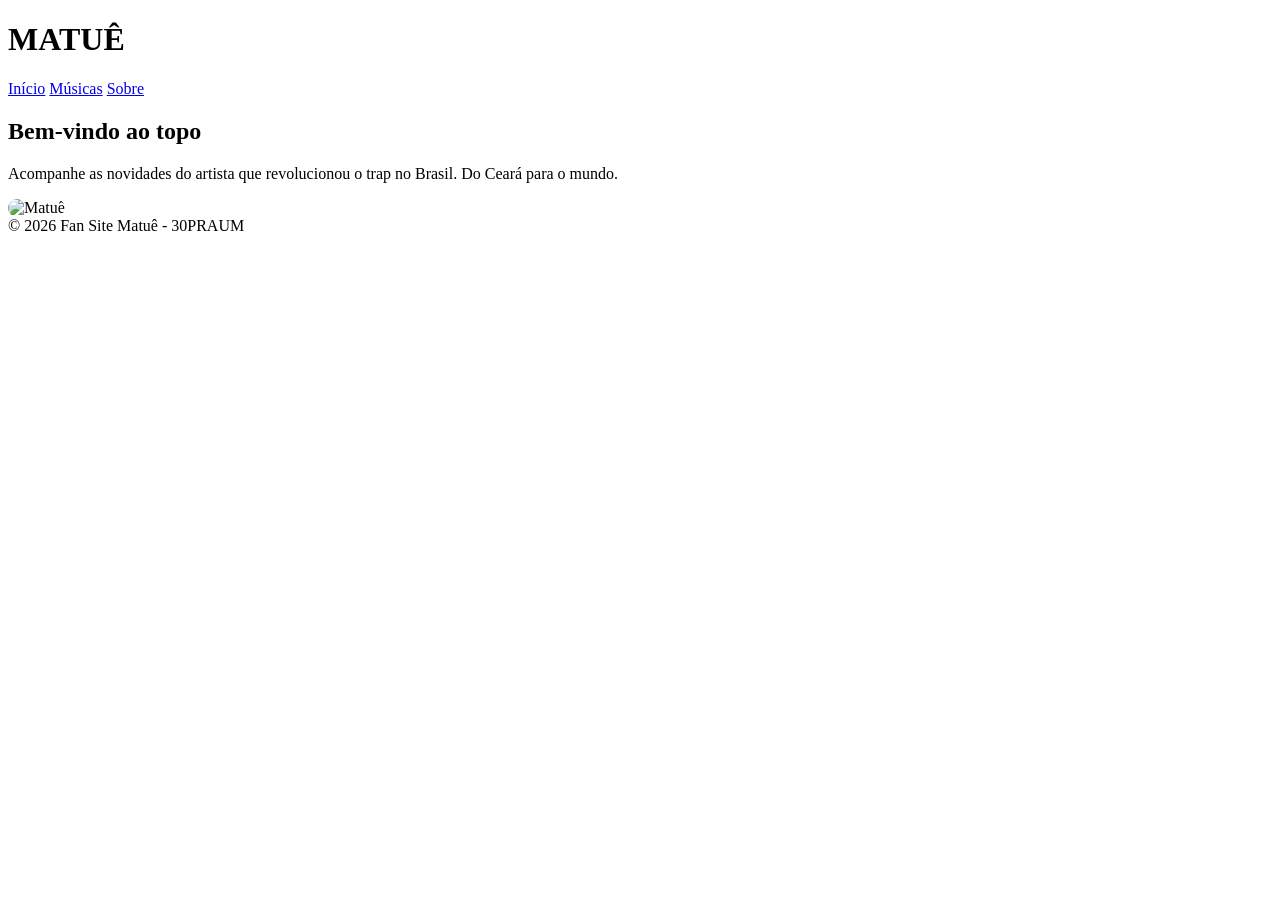
==== index.html @ d3c72a51 "index.html Removed old content and added new structure for Matuê fan site." ====
<!DOCTYPE html>
<html lang="pt-br">
<head>
    <meta charset="UTF-8">
    <title>Matuê | Oficial Fan Site</title>
    <link rel="stylesheet" href="style.css">
</head>
<body>
    <header>
        <h1>MATUÊ</h1>
        <nav>
            <a href="index.html">Início</a>
            <a href="musicas.html">Músicas</a>
            <a href="sobre.html">Sobre</a>
        </nav>
    </header>

    <div class="container">
        <h2>Bem-vindo ao topo</h2>
        <p>Acompanhe as novidades do artista que revolucionou o trap no Brasil. Do Ceará para o mundo.</p>
        <img src="https://via.placeholder.com/800x400/1a1a1a/8e44ad?text=MATUE+MÁQUINA+DE+HITS" alt="Matuê" style="width:100%; border-radius: 15px;">
    </div>

    <footer>&copy; 2026 Fan Site Matuê - 30PRAUM</footer>
</body>
</html><!DOCTYPE html>
<html lang="pt-br">
<head>
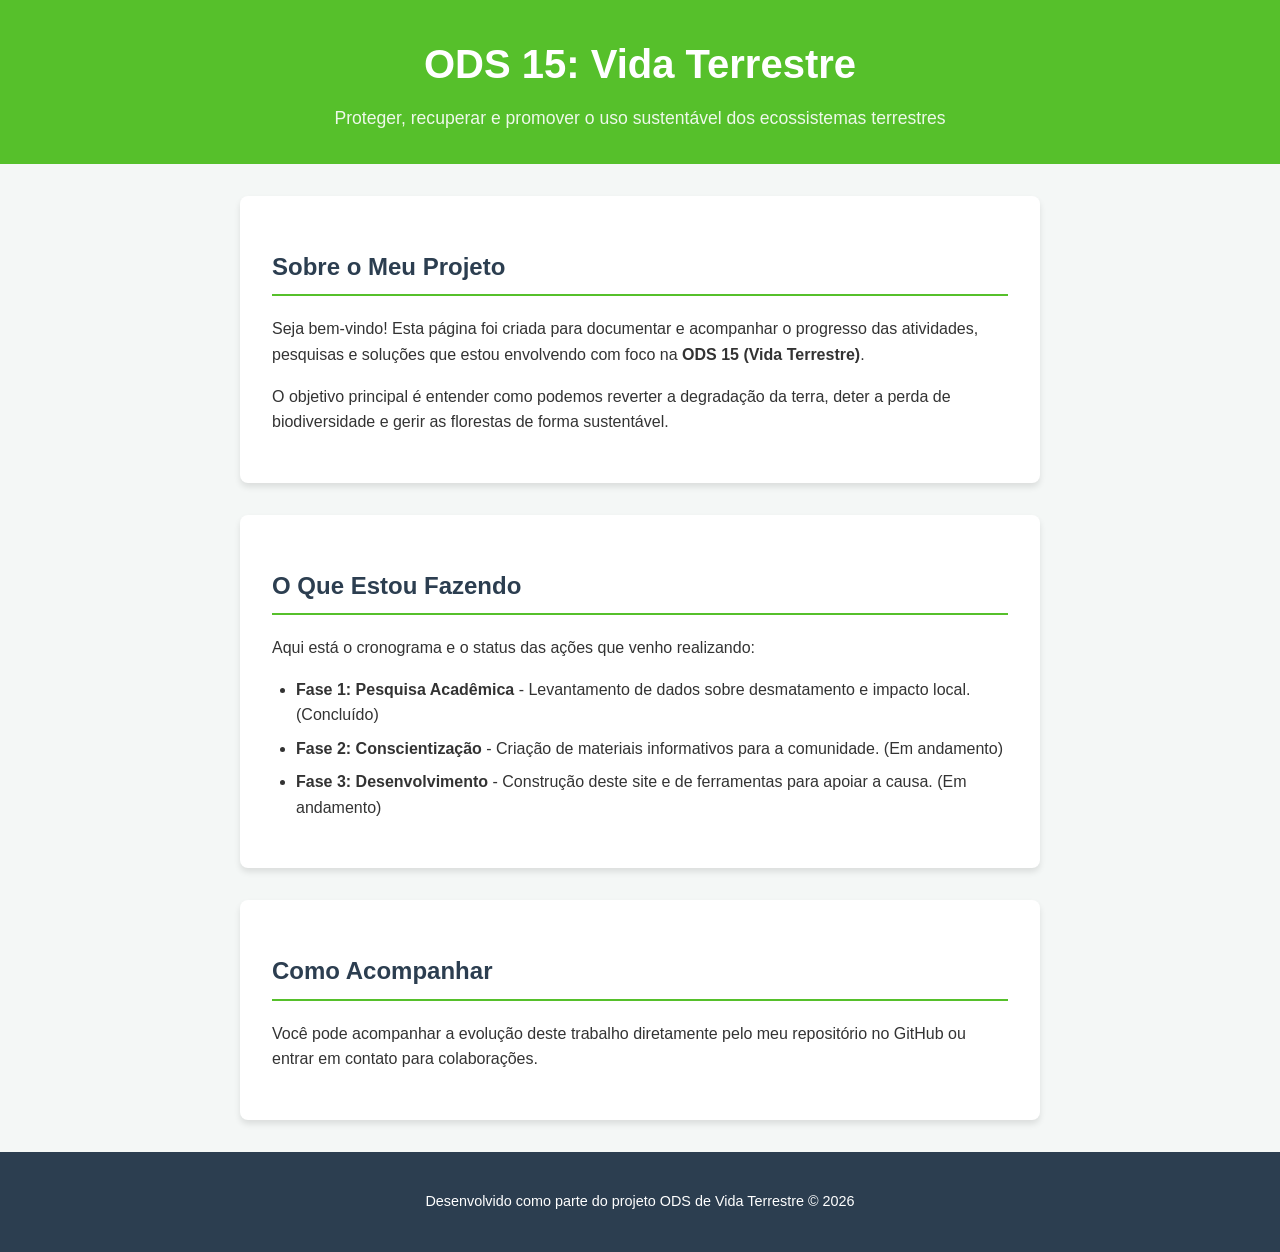
==== commit 2c28fcdd: "Update and rename pagina.html to index.html" ====
--- a/index.html
+++ b/index.html
@@ -1,29 +1,44 @@
-<!DOCTYPE html>
-<html lang="pt-br">
-<head>
-    <meta charset="UTF-8">
-    <title>Matuê | Oficial Fan Site</title>
-    <link rel="stylesheet" href="style.css">
-</head>
-<body>
-    <header>
-        <h1>MATUÊ</h1>
-        <nav>
-            <a href="index.html">Início</a>
-            <a href="musicas.html">Músicas</a>
-            <a href="sobre.html">Sobre</a>
-        </nav>
-    </header>
-
-    <div class="container">
-        <h2>Bem-vindo ao topo</h2>
-        <p>Acompanhe as novidades do artista que revolucionou o trap no Brasil. Do Ceará para o mundo.</p>
-        <img src="https://via.placeholder.com/800x400/1a1a1a/8e44ad?text=MATUE+MÁQUINA+DE+HITS" alt="Matuê" style="width:100%; border-radius: 15px;">
-    </div>
-
-    <footer>&copy; 2026 Fan Site Matuê - 30PRAUM</footer>
-</body>
-</html><!DOCTYPE html>
-<html lang="pt-br">
-<head>
-    
+<!DOCTYPE html>
+<html lang="pt-BR">
+<head>
+    <meta charset="UTF-8">
+    <meta name="viewport" content="width=device-width, initial-scale=1.0">
+    <title>Meu Projeto: ODS 15 - Vida Terrestre</title>
+    <link rel="stylesheet" href="index.css">
+</head>
+<body>
+
+    <header>
+        <h1>ODS 15: Vida Terrestre</h1>
+        <p>Proteger, recuperar e promover o uso sustentável dos ecossistemas terrestres</p>
+    </header>
+
+    <main>
+        <section id="sobre">
+            <h2>Sobre o Meu Projeto</h2>
+            <p>Seja bem-vindo! Esta página foi criada para documentar e acompanhar o progresso das atividades, pesquisas e soluções que estou envolvendo com foco na <strong>ODS 15 (Vida Terrestre)</strong>.</p>
+            <p>O objetivo principal é entender como podemos reverter a degradação da terra, deter a perda de biodiversidade e gerir as florestas de forma sustentável.</p>
+        </section>
+
+        <section id="progresso">
+            <h2>O Que Estou Fazendo</h2>
+            <p>Aqui está o cronograma e o status das ações que venho realizando:</p>
+            <ul>
+                <li><strong> Fase 1: Pesquisa Acadêmica</strong> - Levantamento de dados sobre desmatamento e impacto local. (Concluído)</li>
+                <li><strong> Fase 2: Conscientização</strong> - Criação de materiais informativos para a comunidade. (Em andamento)</li>
+                <li><strong> Fase 3: Desenvolvimento</strong> - Construção deste site e de ferramentas para apoiar a causa. (Em andamento)</li>
+            </ul>
+        </section>
+
+        <section id="contato">
+            <h2>Como Acompanhar</h2>
+            <p>Você pode acompanhar a evolução deste trabalho diretamente pelo meu repositório no GitHub ou entrar em contato para colaborações.</p>
+        </section>
+    </main>
+
+    <footer>
+        <p>Desenvolvido como parte do projeto ODS de Vida Terrestre &copy; 2026</p>
+    </footer>
+
+</body>
+</html>
--- a/index.css
+++ b/index.css
@@ -0,0 +1,68 @@
+:root {
+    --primary-color: #56C02B; /* Cor oficial do ODS 15 (Verde) */
+    --dark-color: #2c3e50;
+    --light-color: #f4f7f6;
+}
+
+body {
+    font-family: 'Segoe UI', Tahoma, Geneva, Verdana, sans-serif;
+    line-height: 1.6;
+    margin: 0;
+    padding: 0;
+    background-color: var(--light-color);
+    color: #333;
+}
+
+header {
+    background-color: var(--primary-color);
+    color: white;
+    text-align: center;
+    padding: 2rem 1rem;
+}
+
+header h1 {
+    margin: 0;
+    font-size: 2.5rem;
+}
+
+header p {
+    margin: 0.5rem 0 0 0;
+    font-size: 1.1rem;
+    opacity: 0.9;
+}
+
+main {
+    max-width: 800px;
+    margin: 2rem auto;
+    padding: 0 1rem;
+}
+
+section {
+    background: white;
+    padding: 2rem;
+    border-radius: 8px;
+    box-shadow: 0 4px 6px rgba(0,0,0,0.1);
+    margin-bottom: 2rem;
+}
+
+h2 {
+    color: var(--dark-color);
+    border-bottom: 2px solid var(--primary-color);
+    padding-bottom: 0.5rem;
+}
+
+ul {
+    padding-left: 1.5rem;
+}
+
+li {
+    margin-bottom: 0.5rem;
+}
+
+footer {
+    text-align: center;
+    padding: 1.5rem;
+    background-color: var(--dark-color);
+    color: white;
+    font-size: 0.9rem;
+}
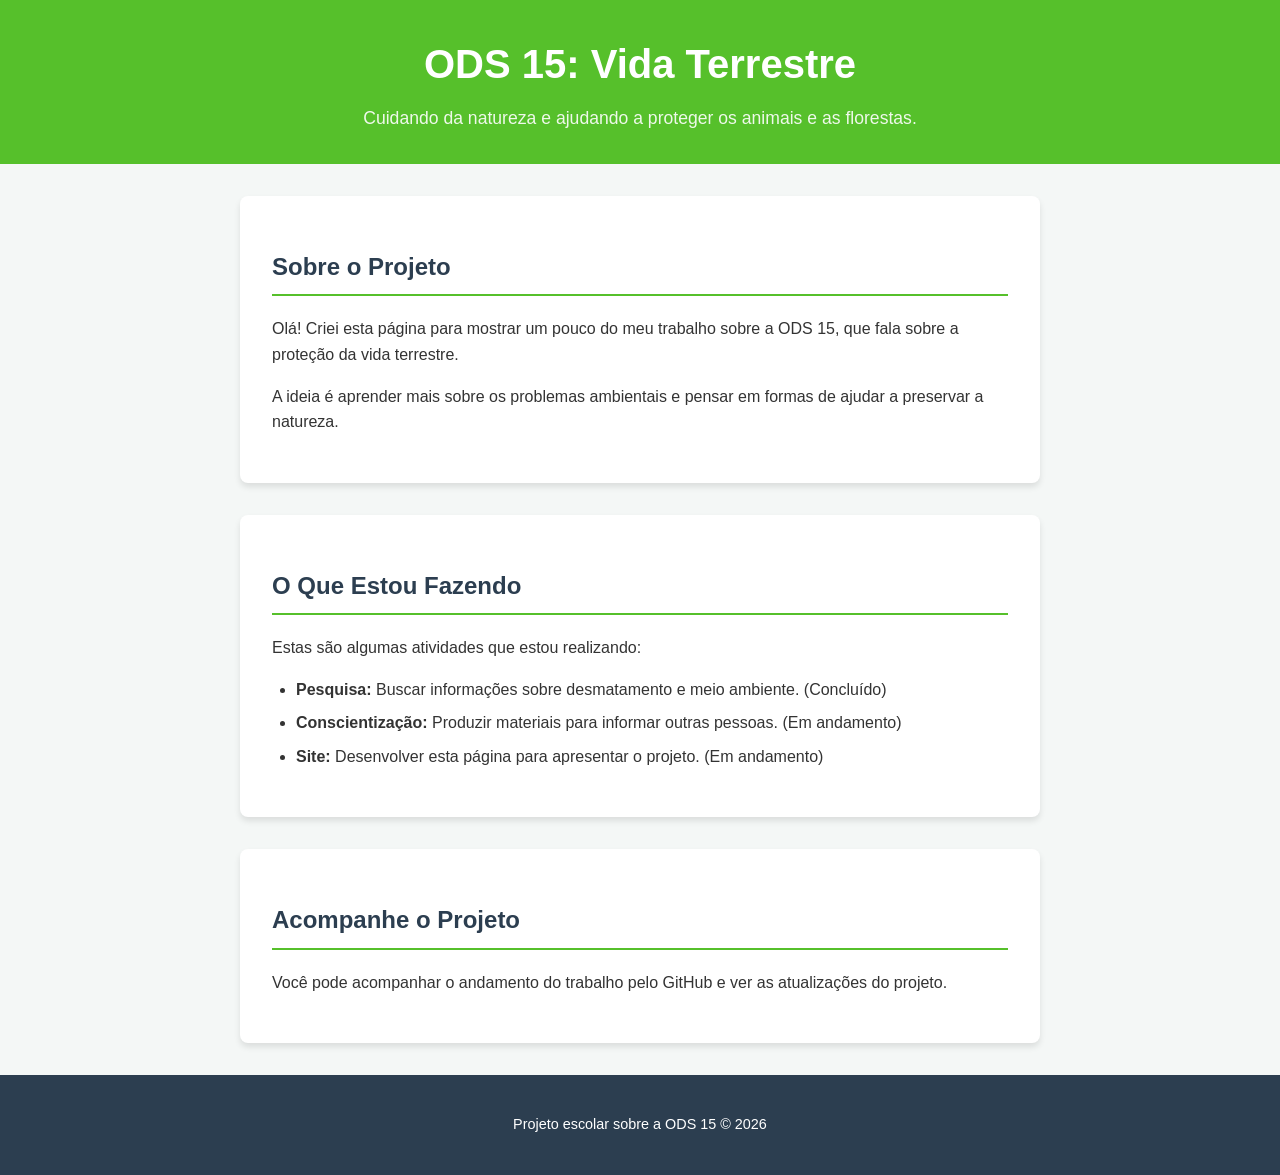
==== commit a4f48a03: "Update project title and content in index.html" ====
--- a/index.html
+++ b/index.html
@@ -3,41 +3,41 @@
 <head>
     <meta charset="UTF-8">
     <meta name="viewport" content="width=device-width, initial-scale=1.0">
-    <title>Meu Projeto: ODS 15 - Vida Terrestre</title>
-    <link rel="stylesheet" href="index.css">
+    <title>Meu Projeto ODS 15</title>
+    <link rel="stylesheet" href="pagina.css">
 </head>
 <body>
 
     <header>
         <h1>ODS 15: Vida Terrestre</h1>
-        <p>Proteger, recuperar e promover o uso sustentável dos ecossistemas terrestres</p>
+        <p>Cuidando da natureza e ajudando a proteger os animais e as florestas.</p>
     </header>
 
     <main>
         <section id="sobre">
-            <h2>Sobre o Meu Projeto</h2>
-            <p>Seja bem-vindo! Esta página foi criada para documentar e acompanhar o progresso das atividades, pesquisas e soluções que estou envolvendo com foco na <strong>ODS 15 (Vida Terrestre)</strong>.</p>
-            <p>O objetivo principal é entender como podemos reverter a degradação da terra, deter a perda de biodiversidade e gerir as florestas de forma sustentável.</p>
+            <h2>Sobre o Projeto</h2>
+            <p>Olá! Criei esta página para mostrar um pouco do meu trabalho sobre a ODS 15, que fala sobre a proteção da vida terrestre.</p>
+            <p>A ideia é aprender mais sobre os problemas ambientais e pensar em formas de ajudar a preservar a natureza.</p>
         </section>
 
         <section id="progresso">
             <h2>O Que Estou Fazendo</h2>
-            <p>Aqui está o cronograma e o status das ações que venho realizando:</p>
+            <p>Estas são algumas atividades que estou realizando:</p>
             <ul>
-                <li><strong> Fase 1: Pesquisa Acadêmica</strong> - Levantamento de dados sobre desmatamento e impacto local. (Concluído)</li>
-                <li><strong> Fase 2: Conscientização</strong> - Criação de materiais informativos para a comunidade. (Em andamento)</li>
-                <li><strong> Fase 3: Desenvolvimento</strong> - Construção deste site e de ferramentas para apoiar a causa. (Em andamento)</li>
+                <li><strong>Pesquisa:</strong> Buscar informações sobre desmatamento e meio ambiente. (Concluído)</li>
+                <li><strong>Conscientização:</strong> Produzir materiais para informar outras pessoas. (Em andamento)</li>
+                <li><strong>Site:</strong> Desenvolver esta página para apresentar o projeto. (Em andamento)</li>
             </ul>
         </section>
 
         <section id="contato">
-            <h2>Como Acompanhar</h2>
-            <p>Você pode acompanhar a evolução deste trabalho diretamente pelo meu repositório no GitHub ou entrar em contato para colaborações.</p>
+            <h2>Acompanhe o Projeto</h2>
+            <p>Você pode acompanhar o andamento do trabalho pelo GitHub e ver as atualizações do projeto.</p>
         </section>
     </main>
 
     <footer>
-        <p>Desenvolvido como parte do projeto ODS de Vida Terrestre &copy; 2026</p>
+        <p>Projeto escolar sobre a ODS 15 © 2026</p>
     </footer>
 
 </body>
--- a/pagina.css
+++ b/pagina.css
@@ -0,0 +1,68 @@
+:root {
+    --primary-color: #56C02B; /* Cor oficial do ODS 15 (Verde) */
+    --dark-color: #2c3e50;
+    --light-color: #f4f7f6;
+}
+
+body {
+    font-family: 'Segoe UI', Tahoma, Geneva, Verdana, sans-serif;
+    line-height: 1.6;
+    margin: 0;
+    padding: 0;
+    background-color: var(--light-color);
+    color: #333;
+}
+
+header {
+    background-color: var(--primary-color);
+    color: white;
+    text-align: center;
+    padding: 2rem 1rem;
+}
+
+header h1 {
+    margin: 0;
+    font-size: 2.5rem;
+}
+
+header p {
+    margin: 0.5rem 0 0 0;
+    font-size: 1.1rem;
+    opacity: 0.9;
+}
+
+main {
+    max-width: 800px;
+    margin: 2rem auto;
+    padding: 0 1rem;
+}
+
+section {
+    background: white;
+    padding: 2rem;
+    border-radius: 8px;
+    box-shadow: 0 4px 6px rgba(0,0,0,0.1);
+    margin-bottom: 2rem;
+}
+
+h2 {
+    color: var(--dark-color);
+    border-bottom: 2px solid var(--primary-color);
+    padding-bottom: 0.5rem;
+}
+
+ul {
+    padding-left: 1.5rem;
+}
+
+li {
+    margin-bottom: 0.5rem;
+}
+
+footer {
+    text-align: center;
+    padding: 1.5rem;
+    background-color: var(--dark-color);
+    color: white;
+    font-size: 0.9rem;
+}
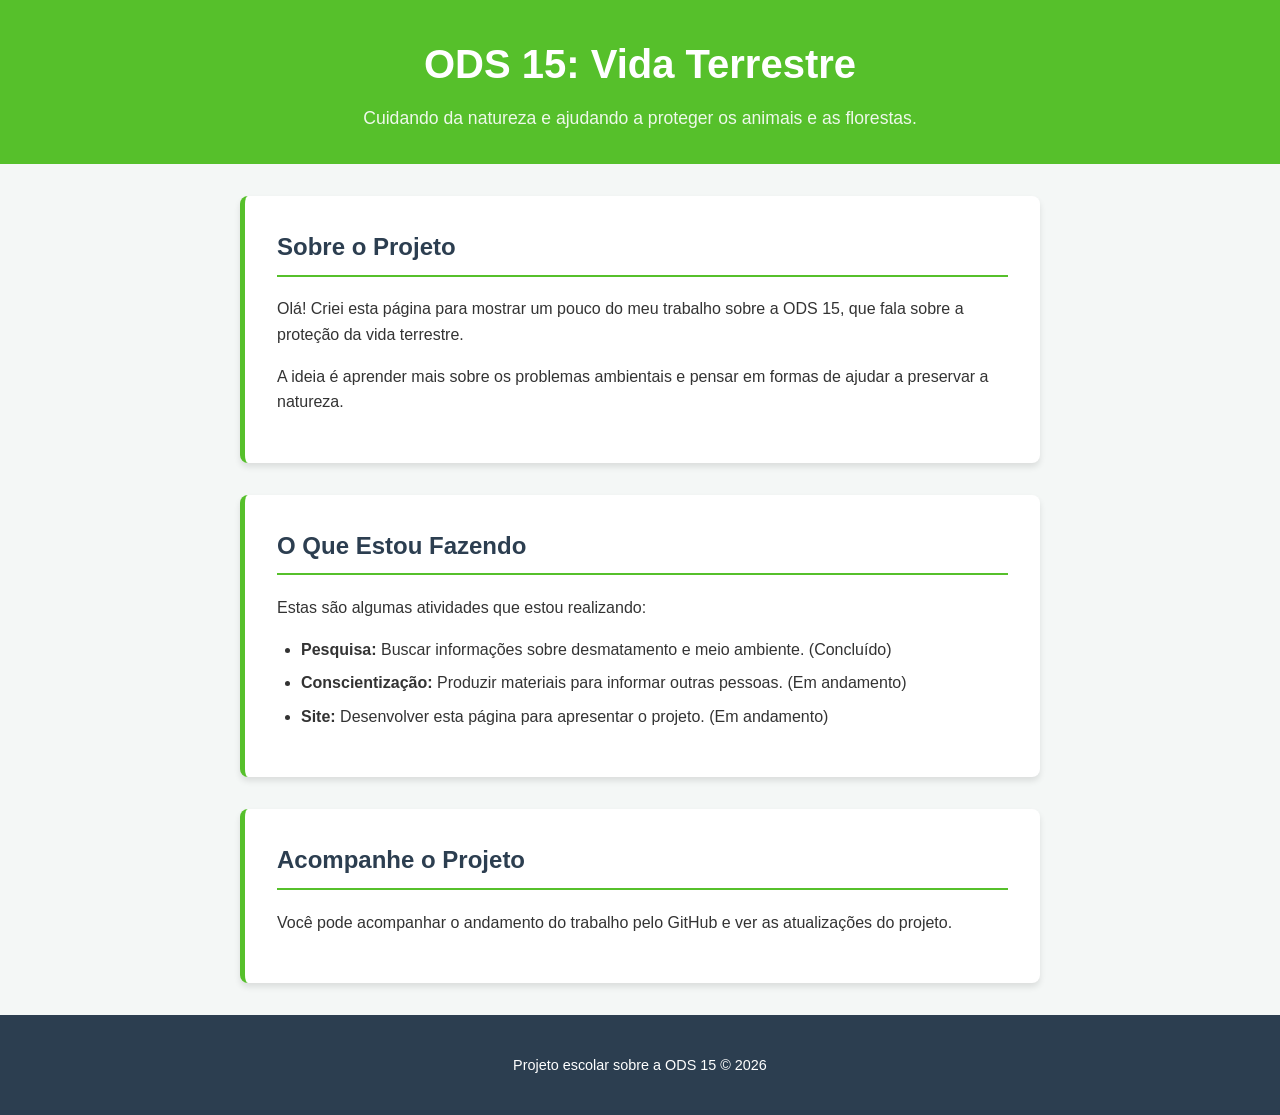
==== commit c4b7f12c: "Change stylesheet link from pagina.css to index.css" ====
--- a/index.html
+++ b/index.html
@@ -4,7 +4,7 @@
     <meta charset="UTF-8">
     <meta name="viewport" content="width=device-width, initial-scale=1.0">
     <title>Meu Projeto ODS 15</title>
-    <link rel="stylesheet" href="pagina.css">
+    <link rel="stylesheet" href="index.css">
 </head>
 <body>
 
--- a/index.css
+++ b/index.css
@@ -0,0 +1,130 @@
+:root {
+    --verde: #56C02B;
+    --fundo: #f8f8f8;
+    --texto: #333;
+}
+
+body {
+    margin: 0;
+    font-family: Arial, sans-serif;
+    background-color: var(--fundo);
+    color: var(--texto);
+}
+
+header {
+    background-color: var(--verde);
+    color: white;
+    text-align: center;
+    padding: 30px 15px;
+}
+
+header h1 {
+    margin: 0;
+    font-size: 2rem;
+}
+
+header p {
+    margin-top: 10px;
+}
+
+main {
+    width: 90%;
+    max-width: 800px;
+    margin: 20px auto;
+}
+
+section {
+    background-color: white;
+    padding: 20px;
+    margin-bottom: 20px;
+    border-radius: 10px;
+    border-left: 5px solid var(--verde);
+}
+
+h2 {
+    color: var(--verde);
+    margin-top: 0;
+}
+
+ul {
+    padding-left: 20px;
+}
+
+li {
+    margin-bottom: 10px;
+}
+
+footer {
+    background-color: var(--verde);
+    color: white;
+    text-align: center;
+    padding: 15px;
+    margin-top: 20px;
+}:root {
+    --primary-color: #56C02B; /* Cor oficial do ODS 15 (Verde) */
+    --dark-color: #2c3e50;
+    --light-color: #f4f7f6;
+}
+
+body {
+    font-family: 'Segoe UI', Tahoma, Geneva, Verdana, sans-serif;
+    line-height: 1.6;
+    margin: 0;
+    padding: 0;
+    background-color: var(--light-color);
+    color: #333;
+}
+
+header {
+    background-color: var(--primary-color);
+    color: white;
+    text-align: center;
+    padding: 2rem 1rem;
+}
+
+header h1 {
+    margin: 0;
+    font-size: 2.5rem;
+}
+
+header p {
+    margin: 0.5rem 0 0 0;
+    font-size: 1.1rem;
+    opacity: 0.9;
+}
+
+main {
+    max-width: 800px;
+    margin: 2rem auto;
+    padding: 0 1rem;
+}
+
+section {
+    background: white;
+    padding: 2rem;
+    border-radius: 8px;
+    box-shadow: 0 4px 6px rgba(0,0,0,0.1);
+    margin-bottom: 2rem;
+}
+
+h2 {
+    color: var(--dark-color);
+    border-bottom: 2px solid var(--primary-color);
+    padding-bottom: 0.5rem;
+}
+
+ul {
+    padding-left: 1.5rem;
+}
+
+li {
+    margin-bottom: 0.5rem;
+}
+
+footer {
+    text-align: center;
+    padding: 1.5rem;
+    background-color: var(--dark-color);
+    color: white;
+    font-size: 0.9rem;
+}
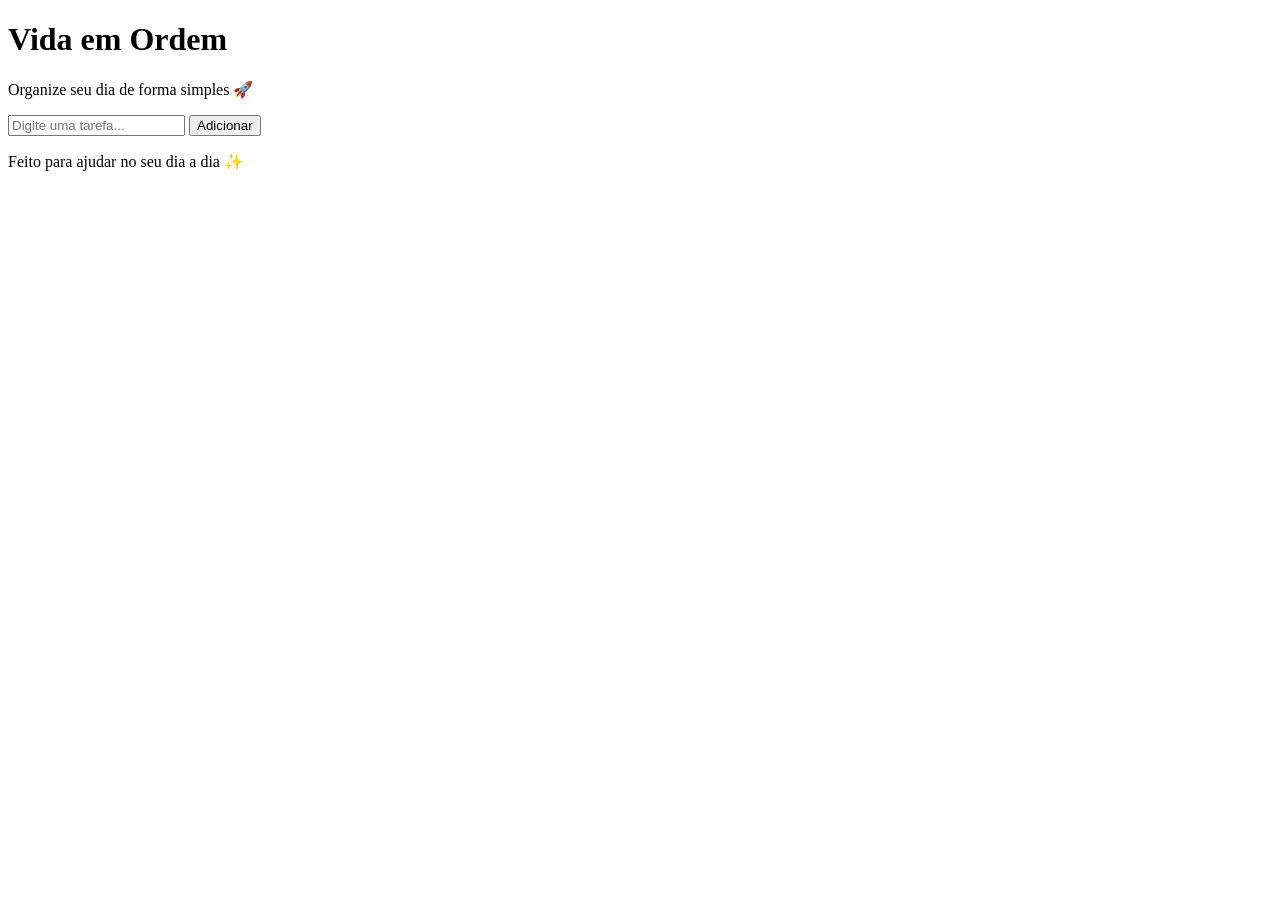
==== commit 4d636d73: "Revamp index.html for task management interface" ====
--- a/index.html
+++ b/index.html
@@ -1,44 +1,62 @@
 <!DOCTYPE html>
 <html lang="pt-BR">
 <head>
-    <meta charset="UTF-8">
-    <meta name="viewport" content="width=device-width, initial-scale=1.0">
-    <title>Meu Projeto ODS 15</title>
-    <link rel="stylesheet" href="index.css">
+  <meta charset="UTF-8">
+  <meta name="viewport" content="width=device-width, initial-scale=1.0">
+  <title>Vida em Ordem</title>
+  <link rel="stylesheet" href="style.css">
 </head>
 <body>
 
-    <header>
-        <h1>ODS 15: Vida Terrestre</h1>
-        <p>Cuidando da natureza e ajudando a proteger os animais e as florestas.</p>
-    </header>
+  <div class="container">
+    <h1>Vida em Ordem</h1>
+    <p>Organize seu dia de forma simples 🚀</p>
 
-    <main>
-        <section id="sobre">
-            <h2>Sobre o Projeto</h2>
-            <p>Olá! Criei esta página para mostrar um pouco do meu trabalho sobre a ODS 15, que fala sobre a proteção da vida terrestre.</p>
-            <p>A ideia é aprender mais sobre os problemas ambientais e pensar em formas de ajudar a preservar a natureza.</p>
-        </section>
+    <div class="task-input">
+      <input type="text" id="taskInput" placeholder="Digite uma tarefa...">
+      <button onclick="addTask()">Adicionar</button>
+    </div>
 
-        <section id="progresso">
-            <h2>O Que Estou Fazendo</h2>
-            <p>Estas são algumas atividades que estou realizando:</p>
-            <ul>
-                <li><strong>Pesquisa:</strong> Buscar informações sobre desmatamento e meio ambiente. (Concluído)</li>
-                <li><strong>Conscientização:</strong> Produzir materiais para informar outras pessoas. (Em andamento)</li>
-                <li><strong>Site:</strong> Desenvolver esta página para apresentar o projeto. (Em andamento)</li>
-            </ul>
-        </section>
+    <ul id="taskList"></ul>
 
-        <section id="contato">
-            <h2>Acompanhe o Projeto</h2>
-            <p>Você pode acompanhar o andamento do trabalho pelo GitHub e ver as atualizações do projeto.</p>
-        </section>
-    </main>
+    <div class="footer">
+      Feito para ajudar no seu dia a dia ✨
+    </div>
+  </div>
 
-    <footer>
-        <p>Projeto escolar sobre a ODS 15 © 2026</p>
-    </footer>
+  <script>
+    function addTask() {
+      const input = document.getElementById('taskInput');
+      const taskText = input.value.trim();
+
+      if(taskText === '') {
+        alert('Digite uma tarefa!');
+        return;
+      }
+
+      const li = document.createElement('li');
+      li.innerHTML = `
+        <span>${taskText}</span>
+        <div class="buttons">
+          <button class="complete-btn" onclick="completeTask(this)">✔</button>
+          <button class="delete-btn" onclick="deleteTask(this)">✖</button>
+        </div>
+      `;
+
+      document.getElementById('taskList').appendChild(li);
+      input.value = '';
+    }
+
+    function completeTask(button) {
+      const li = button.parentElement.parentElement;
+      li.classList.toggle('completed');
+    }
+
+    function deleteTask(button) {
+      const li = button.parentElement.parentElement;
+      li.remove();
+    }
+  </script>
 
 </body>
 </html>
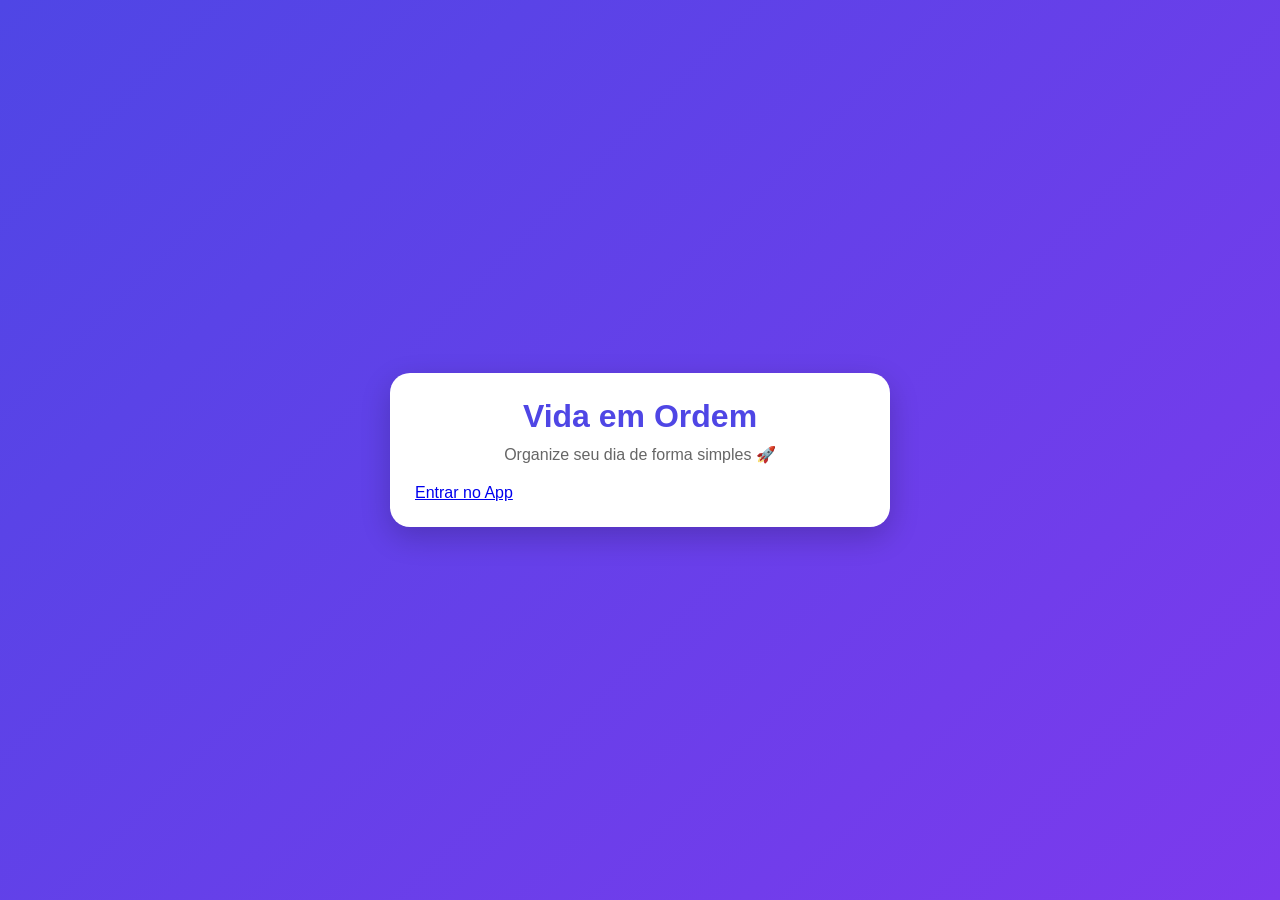
==== commit cc0365cd: "Remove task input and associated functionality Removed task input section and related JavaScript fun" ====
--- a/index.html
+++ b/index.html
@@ -12,51 +12,10 @@
     <h1>Vida em Ordem</h1>
     <p>Organize seu dia de forma simples 🚀</p>
 
-    <div class="task-input">
-      <input type="text" id="taskInput" placeholder="Digite uma tarefa...">
-      <button onclick="addTask()">Adicionar</button>
-    </div>
-
-    <ul id="taskList"></ul>
-
-    <div class="footer">
-      Feito para ajudar no seu dia a dia ✨
-    </div>
+    <a href="tarefas.html" class="btn">
+      Entrar no App
+    </a>
   </div>
-
-  <script>
-    function addTask() {
-      const input = document.getElementById('taskInput');
-      const taskText = input.value.trim();
-
-      if(taskText === '') {
-        alert('Digite uma tarefa!');
-        return;
-      }
-
-      const li = document.createElement('li');
-      li.innerHTML = `
-        <span>${taskText}</span>
-        <div class="buttons">
-          <button class="complete-btn" onclick="completeTask(this)">✔</button>
-          <button class="delete-btn" onclick="deleteTask(this)">✖</button>
-        </div>
-      `;
-
-      document.getElementById('taskList').appendChild(li);
-      input.value = '';
-    }
-
-    function completeTask(button) {
-      const li = button.parentElement.parentElement;
-      li.classList.toggle('completed');
-    }
-
-    function deleteTask(button) {
-      const li = button.parentElement.parentElement;
-      li.remove();
-    }
-  </script>
 
 </body>
 </html>
--- a/style.css
+++ b/style.css
@@ -0,0 +1,112 @@
+* {
+  margin: 0;
+  padding: 0;
+  box-sizing: border-box;
+  font-family: Arial, sans-serif;
+}
+
+body {
+  background: linear-gradient(135deg, #4f46e5, #7c3aed);
+  min-height: 100vh;
+  display: flex;
+  justify-content: center;
+  align-items: center;
+  padding: 20px;
+}
+
+.container {
+  width: 100%;
+  max-width: 500px;
+  background: white;
+  border-radius: 20px;
+  padding: 25px;
+  box-shadow: 0 10px 30px rgba(0,0,0,0.2);
+}
+
+h1 {
+  text-align: center;
+  color: #4f46e5;
+  margin-bottom: 10px;
+}
+
+p {
+  text-align: center;
+  color: #666;
+  margin-bottom: 20px;
+}
+
+.task-input {
+  display: flex;
+  gap: 10px;
+  margin-bottom: 20px;
+}
+
+.task-input input {
+  flex: 1;
+  padding: 12px;
+  border: 2px solid #ddd;
+  border-radius: 10px;
+  outline: none;
+}
+
+.task-input button {
+  background: #4f46e5;
+  color: white;
+  border: none;
+  padding: 12px 18px;
+  border-radius: 10px;
+  cursor: pointer;
+  transition: 0.3s;
+}
+
+.task-input button:hover {
+  background: #372fcf;
+}
+
+ul {
+  list-style: none;
+}
+
+li {
+  background: #f4f4f4;
+  padding: 12px;
+  border-radius: 10px;
+  margin-bottom: 10px;
+  display: flex;
+  justify-content: space-between;
+  align-items: center;
+}
+
+li.completed {
+  text-decoration: line-through;
+  opacity: 0.6;
+}
+
+.buttons {
+  display: flex;
+  gap: 5px;
+}
+
+.complete-btn,
+.delete-btn {
+  border: none;
+  padding: 8px 10px;
+  border-radius: 8px;
+  cursor: pointer;
+  color: white;
+}
+
+.complete-btn {
+  background: #22c55e;
+}
+
+.delete-btn {
+  background: #ef4444;
+}
+
+.footer {
+  margin-top: 20px;
+  text-align: center;
+  color: #777;
+  font-size: 14px;
+}
